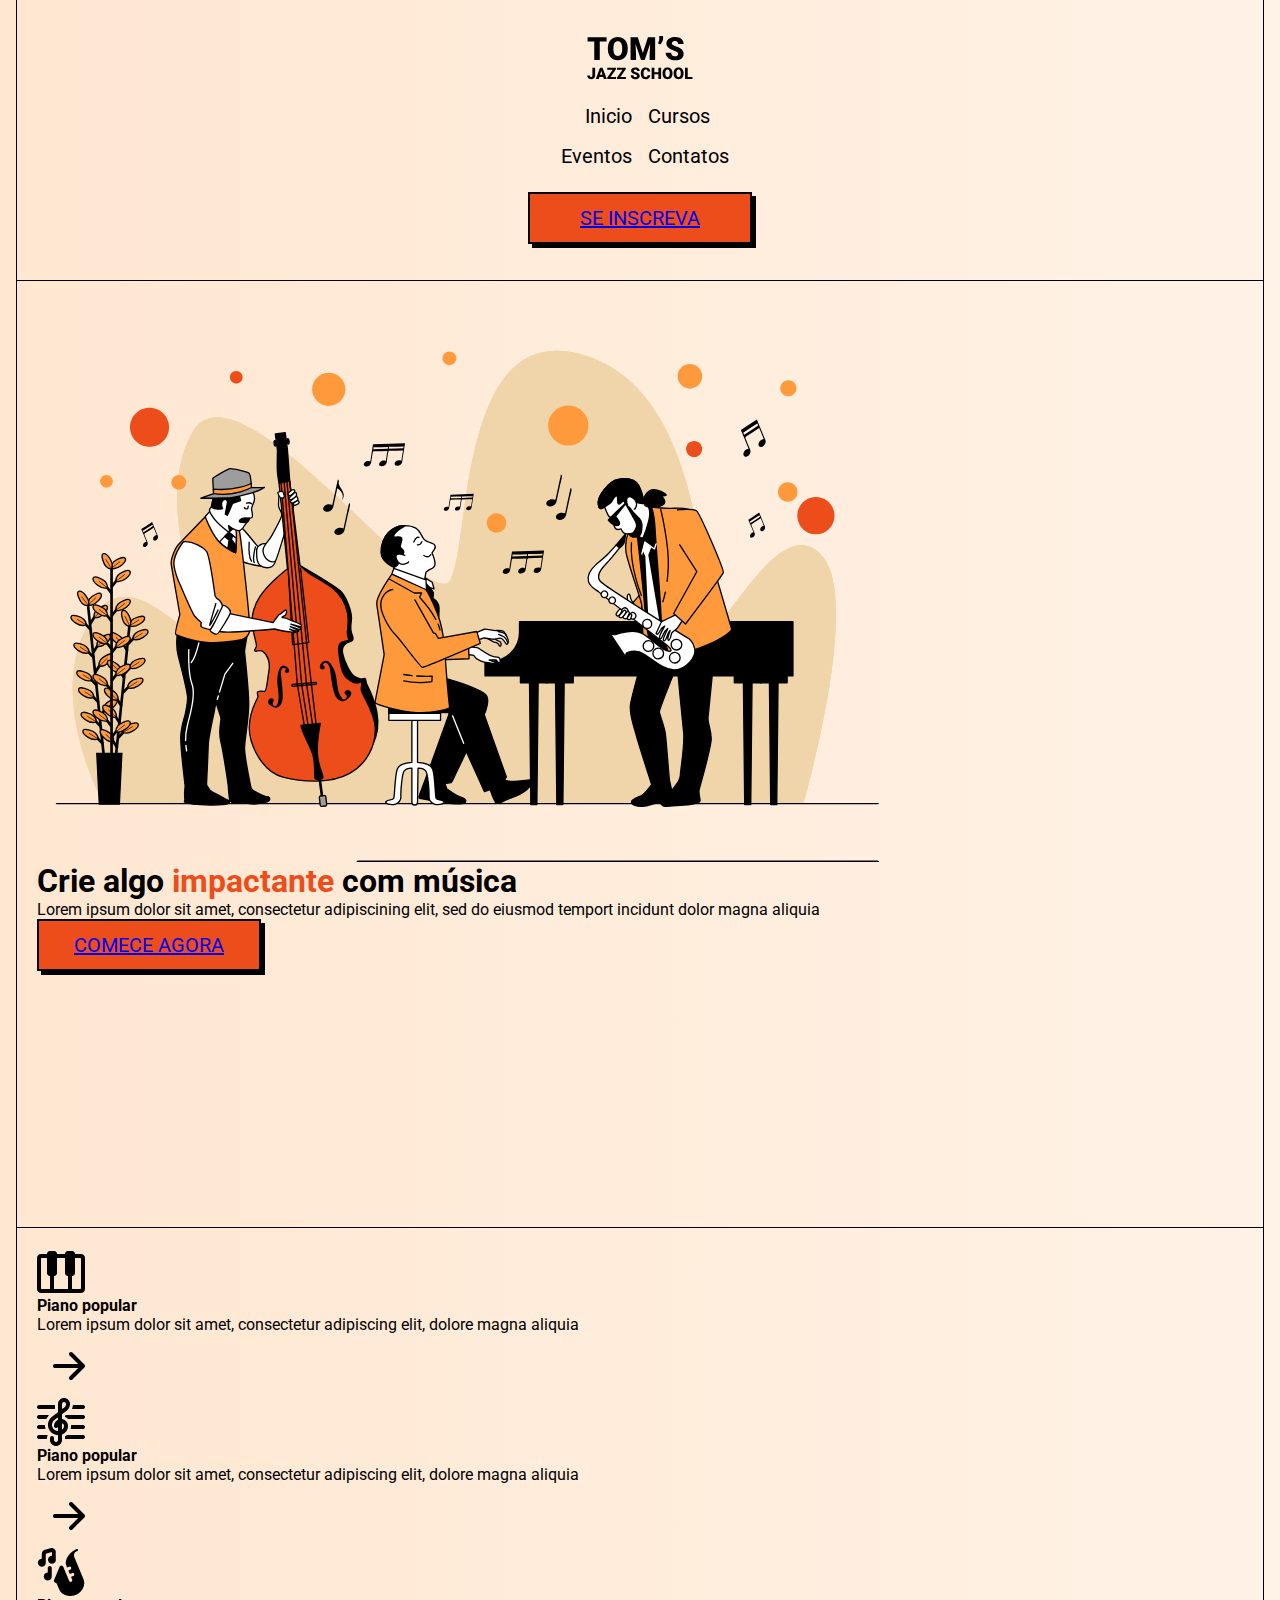
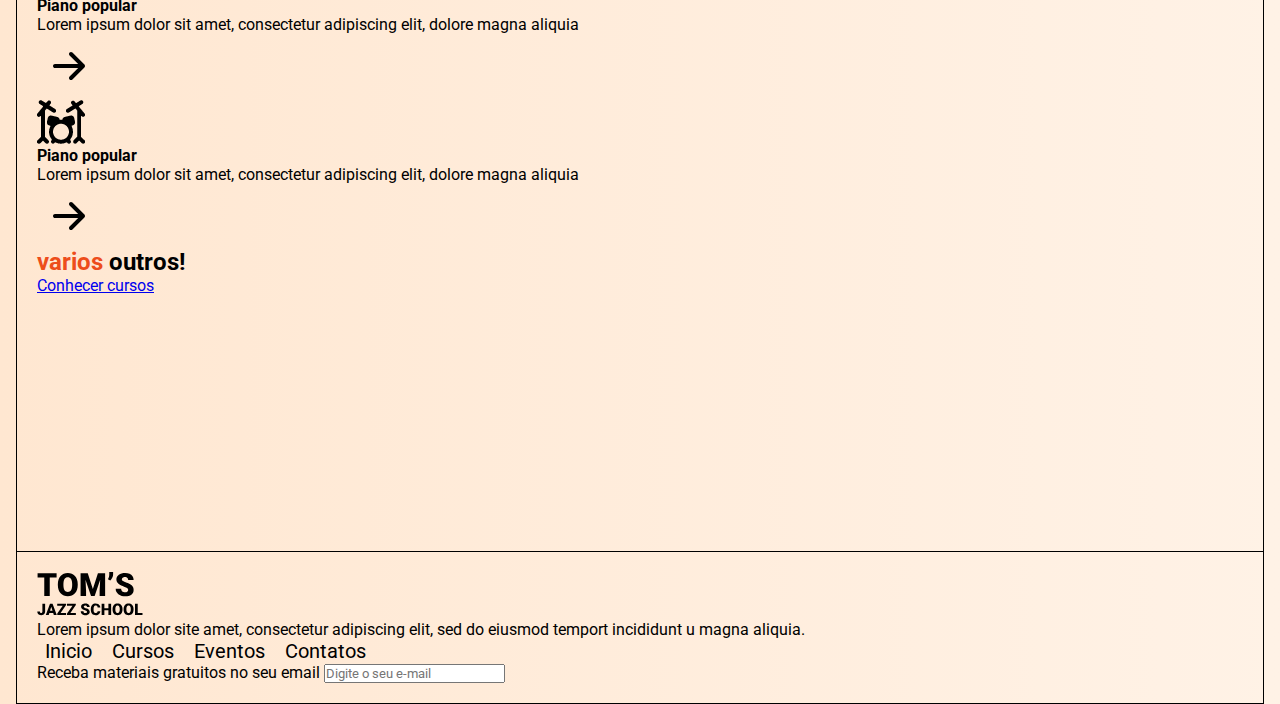
==== index.html @ a8228cc5 "Added CSS" ====
<!DOCTYPE html>
<html lang="pt-br">
<head>
  <meta name="viewport" content="width=device-width, initial-scale=1.0">
  <meta charset="UTF-8">
  <title>Tom's Jazz School</title>
  <link rel="preconet" href="http://fonts.googleapis.com/">
  <link rel="preconnect" href="http://fonts.gstatic.com" crossorigin="">
  <link rel="stylesheet" href="index.css">
  <link href="https://fonts.googleapis.com/css2?family=Roboto:wght@500;900&display=swap"  rel="stylesheet">
</head>
<body>
  <header>
    <img src="img/logo.svg" alt="Tom's Jazz School">
    <nav class="mt-1 mx-auto">
      <a href="#">Inicio</a>
      <a href="#">Cursos</a>
      <a href="#">Eventos</a>
      <a href="#">Contatos</a>
    </nav>
    <a href="#" class="button mt-1 mb-1 mx-auto">Se inscreva</a>
  </header>
  <main>
    <section class="hero-section">
      <img src="img/hero-img.svg" alt="Banda de jazz">
      <div>
        <h1>Crie algo <span class="text-primary">impactante</span> com música</h1>
        <p>Lorem ipsum dolor sit amet, consectetur adipiscining elit, sed do eiusmod temport incidunt dolor magna aliquia</p>
        <a href="#" class="button">Comece agora</a>
      </div>
    </section>
    <section class="hero-section">
      <!-- Cards of icons-->
    <div class="cards">
      <article>
        <img src="img/piano.png" alt="icone de teclas de piano">
        <strong>Piano popular</strong>
        <p>Lorem ipsum dolor sit amet, consectetur adipiscing elit, dolore magna aliquia</p>
        <a href="#">
          <img src="img/arrow-right.svg" alt="Ir para pagina do curso">
        </a>
      </article>
      <img src="img/clef.png" alt="icone de clave de sol">
      <strong>Piano popular</strong>
      <p>Lorem ipsum dolor sit amet, consectetur adipiscing elit, dolore magna aliquia</p>
      <a href="#">
        <img src="img/arrow-right.svg" alt="Ir para pagina do curso">
      </a>
    </article>
    <img src="img/sax.png" alt="icone de saxofone">
    <strong>Piano popular</strong>
    <p>Lorem ipsum dolor sit amet, consectetur adipiscing elit, dolore magna aliquia</p>
    <a href="#">
      <img src="img/arrow-right.svg" alt="Ir para pagina do curso">
    </a>
  </article>
  <img src="img/drums.png" alt="icone de bateria">
  <strong>Piano popular</strong>
  <p>Lorem ipsum dolor sit amet, consectetur adipiscing elit, dolore magna aliquia</p>
  <a href="#">
    <img src="img/arrow-right.svg" alt="Ir para pagina do curso">
  </a>
</article>
</div>
  <h2> <span class="text-primary">varios</span> outros!</h2>
  <a href="#">Conhecer cursos</a>

    </section>
  </main>
  <!-- Rodapé -->
  <footer>
    <div>
    <img src="img/logo.svg" alt="Tom's Jazz School">
    <p> Lorem ipsum dolor site amet, consectetur adipiscing elit, sed do eiusmod temport incididunt u magna aliquia. </p>
  </div>
  <nav>
    <a href="#">Inicio</a>
    <a href="#">Cursos</a>
    <a href="#">Eventos</a>
    <a href="#">Contatos</a>
  </nav>
  <form>
    <label for="email">Receba materiais gratuitos no seu email</label>
    <input type="text" name="email" id="email" placeholder="Digite o seu e-mail">
  </form>
  </footer>

</body>
</html>
---- index.css ----
* {
    box-sizing: border-box;
    font-family: 'Roboto', sans-serif;
    margin: 0;
    padding: 0;
}

:root {
    --color-primary: #ED4D1B;
    --collor-secondary: #FF9A3C;
    --color-black: #000;
    --color-white: #fff;
}

body {
    background: linear-gradient(90deg, #FFE7D1 0%, #FFF2E6 100%);
    padding: 0 1rem;
}

header,
.hero-section,
.courses-section,
footer {
    border-color: var(--color-black);
    border-style: solid;
    border-width: 0 1px 1px 1px;
    padding: 1.25rem
}

header img {
    display: block;
    margin: 1rem auto;
}

header nav {
    display: grid;
    grid-template-columns: 1fr 1fr;
}

nav a {
    color: var(--color-black);
    font-size: 1.25rem;
    padding: .5rem;
    text-decoration:none;
}

header nav a:nth-child(2n-1) {
    text-align: right;
}

.button {
    background-color: var(--color-primary);
    border: 2px solid var(--color-black);
    box-shadow: 4px 4px 0 var(--color-black);
    display: block;
    font-size: 1.25rem;
    padding: .75rem 1rem;
    max-width: 14rem;
    text-align: center;
    text-decoration: nome;
    text-transform: uppercase;
}

.hero-section {
    padding-right: 0;
    padding-bottom: 16rem;    
}

.hero-section img {
    display: block;
    margin: 1.25 rem 0 0 auto;
    max-width: 100%;
}

.mt-1 {
    margin-top: 1rem;
}

.mt-2 {
    margin-top: 2rem;
}

.mb-1 {
    margin-bottom: 1rem;
}

.mb-2 {
    margin-bottom: 2rem;
}

.mx-auto {
    margin-left: auto;
    margin-right: auto;
}

.text-primary {
    color: var(--color-primary);
}

.text-center {
    text-align: center;
}
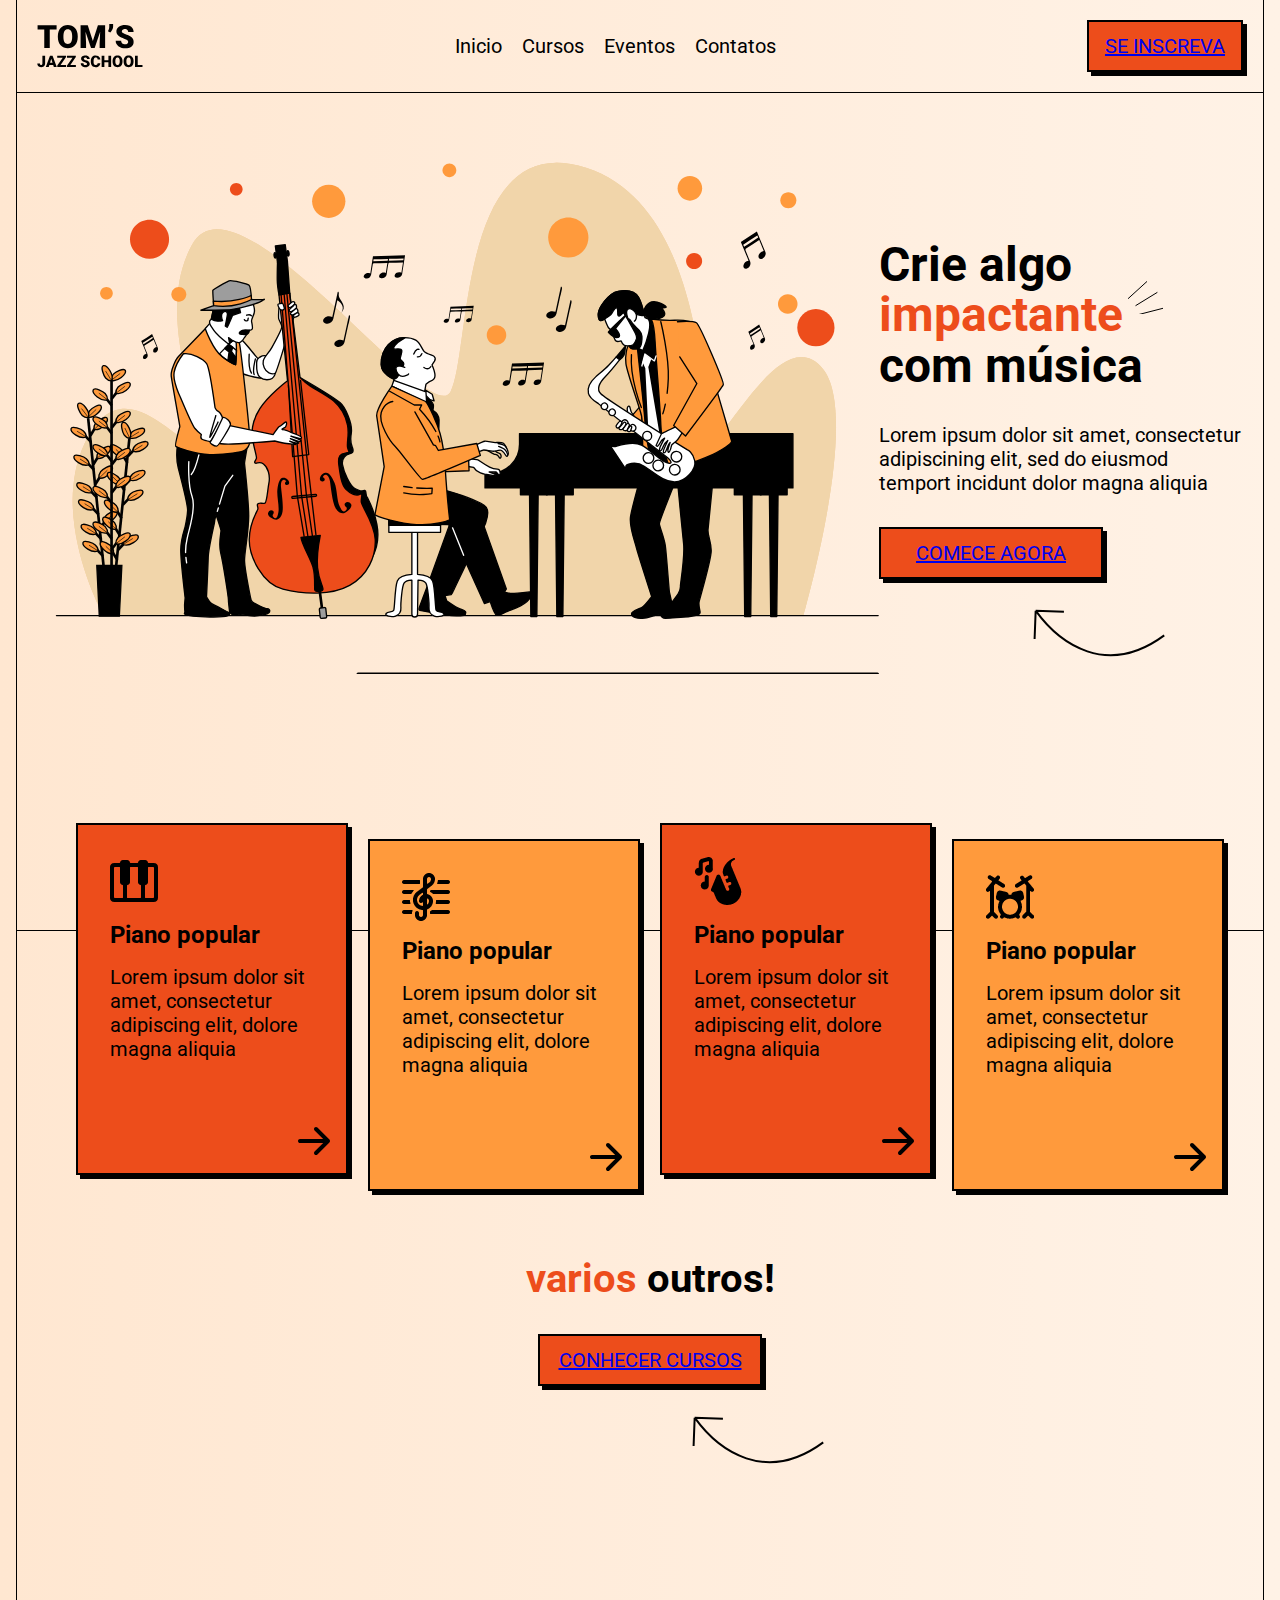
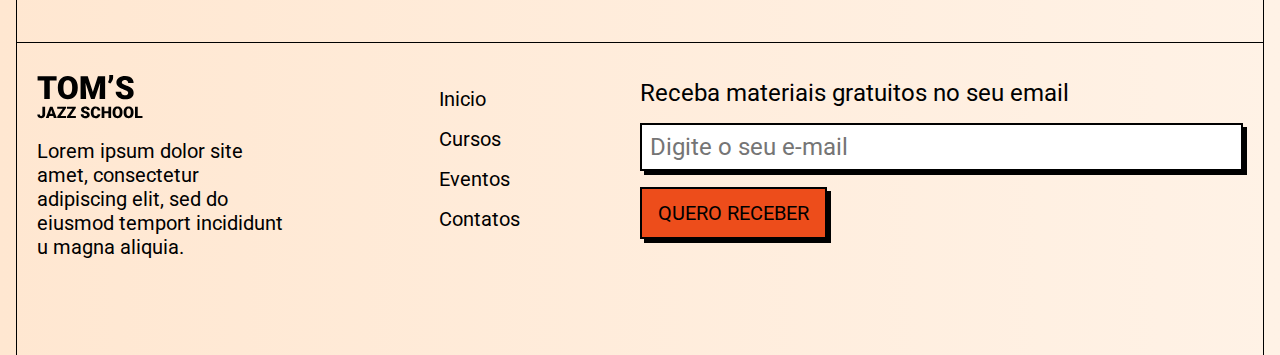
==== commit ae0ed075: "Finished page" ====
--- a/index.html
+++ b/index.html
@@ -9,30 +9,34 @@
   <link rel="stylesheet" href="index.css">
   <link href="https://fonts.googleapis.com/css2?family=Roboto:wght@500;900&display=swap"  rel="stylesheet">
 </head>
-<body>
+<body>  
   <header>
+    <div class="container">
     <img src="img/logo.svg" alt="Tom's Jazz School">
-    <nav class="mt-1 mx-auto">
+    <nav>
       <a href="#">Inicio</a>
       <a href="#">Cursos</a>
       <a href="#">Eventos</a>
       <a href="#">Contatos</a>
     </nav>
     <a href="#" class="button mt-1 mb-1 mx-auto">Se inscreva</a>
+  </div>
   </header>
   <main>
     <section class="hero-section">
+      <div class="container row-reverse">
       <img src="img/hero-img.svg" alt="Banda de jazz">
       <div>
-        <h1>Crie algo <span class="text-primary">impactante</span> com música</h1>
-        <p>Lorem ipsum dolor sit amet, consectetur adipiscining elit, sed do eiusmod temport incidunt dolor magna aliquia</p>
+        <h1 class="mt-2">Crie algo <span class="text-primary decoration">impactante</span> com música</h1>
+        <p class="mt-2 mb-2">Lorem ipsum dolor sit amet, consectetur adipiscining elit, sed do eiusmod temport incidunt dolor magna aliquia</p>
         <a href="#" class="button">Comece agora</a>
       </div>
+    </div>      
     </section>
     <section class="hero-section">
       <!-- Cards of icons-->
     <div class="cards">
-      <article>
+      <article class="card">
         <img src="img/piano.png" alt="icone de teclas de piano">
         <strong>Piano popular</strong>
         <p>Lorem ipsum dolor sit amet, consectetur adipiscing elit, dolore magna aliquia</p>
@@ -40,6 +44,7 @@
           <img src="img/arrow-right.svg" alt="Ir para pagina do curso">
         </a>
       </article>
+      <article class="card">
       <img src="img/clef.png" alt="icone de clave de sol">
       <strong>Piano popular</strong>
       <p>Lorem ipsum dolor sit amet, consectetur adipiscing elit, dolore magna aliquia</p>
@@ -47,13 +52,15 @@
         <img src="img/arrow-right.svg" alt="Ir para pagina do curso">
       </a>
     </article>
+    <article class="card">
     <img src="img/sax.png" alt="icone de saxofone">
     <strong>Piano popular</strong>
     <p>Lorem ipsum dolor sit amet, consectetur adipiscing elit, dolore magna aliquia</p>
     <a href="#">
       <img src="img/arrow-right.svg" alt="Ir para pagina do curso">
-    </a>
+    </a>    
   </article>
+  <article class="card">
   <img src="img/drums.png" alt="icone de bateria">
   <strong>Piano popular</strong>
   <p>Lorem ipsum dolor sit amet, consectetur adipiscing elit, dolore magna aliquia</p>
@@ -62,27 +69,30 @@
   </a>
 </article>
 </div>
-  <h2> <span class="text-primary">varios</span> outros!</h2>
-  <a href="#">Conhecer cursos</a>
+  <h2 class="text-center"> <span class="text-primary">varios</span> outros!</h2>
+  <a href="#" class="button mt-2 mx-auto mx-auto">Conhecer cursos</a>
 
     </section>
   </main>
   <!-- Rodapé -->
   <footer>
-    <div>
-    <img src="img/logo.svg" alt="Tom's Jazz School">
-    <p> Lorem ipsum dolor site amet, consectetur adipiscing elit, sed do eiusmod temport incididunt u magna aliquia. </p>
+    <div class="container">
+    <div class="about-column">
+    <img src="img/logo.svg" alt="Tom's Jazz School" class="mt-1 mb-1">
+    <p class="mb-2"> Lorem ipsum dolor site amet, consectetur adipiscing elit, sed do eiusmod temport incididunt u magna aliquia. </p>
   </div>
-  <nav>
+  <nav class="mb-2">
     <a href="#">Inicio</a>
     <a href="#">Cursos</a>
     <a href="#">Eventos</a>
     <a href="#">Contatos</a>
   </nav>
-  <form>
-    <label for="email">Receba materiais gratuitos no seu email</label>
-    <input type="text" name="email" id="email" placeholder="Digite o seu e-mail">
+  <form class="newsletter-form">
+    <label for="email" class="mb-1">Receba materiais gratuitos no seu email</label>
+    <input type="text" name="email" id="email" class="mb-1" placeholder="Digite o seu e-mail">
+    <button class="button mb-2">Quero receber</button>
   </form>
+   </div>
   </footer>
 
 </body>
--- a/index.css
+++ b/index.css
@@ -35,6 +35,7 @@
 header nav {
     display: grid;
     grid-template-columns: 1fr 1fr;
+    margin: 1rem auto 0;
 }
 
 nav a {
@@ -72,6 +73,114 @@
     max-width: 100%;
 }
 
+h1 {
+    font-size: 3rem;
+    line-height: 105%;
+}
+
+h2 {
+    font-size: 2.5rem;
+}
+
+.hero-section p {
+    font-size: 1.25rem;
+    padding-right: 1.25rem;
+}
+
+.hero-section .button {
+    position: relative;
+}
+
+.hero-section .button::after {
+    content: '';
+    background: url("img/arrow-curve.svg");
+    position: absolute;
+    top: 5rem;
+    right: -4rem;
+    height: 48px;
+    width: 132px;
+}
+
+.decoration {
+    display: block;
+    position: relative;
+}
+
+.decoration::after {
+    content: '';
+    background: url("img/three-dashes.svg");
+    position: absolute;
+    top: -0.75rem;
+    height: 36px;
+    width: 40px;
+}
+
+.courses-section {
+    padding-bottom: 8rem;
+}
+
+.cards {
+    display: flex;
+    flex-direction: column;
+    align-items: start;
+    gap: 1.25rem;
+    margin-top: -8rem;
+    margin-bottom: 4rem;
+}
+
+.card {
+    background-color: var(--color-primary);
+    border: 2px solid var(--color-black);
+    box-shadow: 4px 4px 0 var(--color-black);
+    max-width: 17rem;
+    padding: 2rem 0 0 2rem;
+}
+
+.card:nth-child(2n) {
+    align-self: end;
+    background-color: var(--collor-secondary);
+}
+
+.card strong {
+    display: block;
+    font-size:  1.5rem;
+    margin: 1rem 0;
+}
+
+.card a {
+    display: block;
+    margin: 3rem 0 0 auto;
+    width: fit-content;
+}
+
+/* Rodapé */
+
+footer {
+    border-bottom: 0;
+    padding: 1rem 1.25rem 4rem;
+}
+
+footer nav a {
+    display: block;
+    padding-left: 0;
+
+}
+
+.newsletter-form label {
+    display: block;
+    font-size:  1.5rem;
+}
+
+.newsletter-form input {
+    border: 2px solid var(--color-black);
+    box-shadow: 4px 4px 0 var(--color-black);
+    font-size: 1.5rem;
+    padding: .5rem;
+    width: 100%;
+}
+
+/* Utilitarios */
+
 .mt-1 {
     margin-top: 1rem;
 }
@@ -99,4 +208,73 @@
 
 .text-center {
     text-align: center;
+}
+
+/*Responsividade*/
+
+@media screen and (min-width: 40rem) {
+    header nav {
+        display: block;
+        text-align: center;
+    }
+
+    .cards {
+        flex-direction: row;
+        flex-wrap: wrap;
+        justify-content: center;
+    }
+
+    .card:nth-child(2n) {
+        margin-top: 1rem;        
+    }
+}
+
+@media screen and (min-width: 48rem) {
+    header div {
+        display: flex;
+        align-items: center;
+        justify-content: space-between;
+    }
+
+    header img,
+    header nav,
+    header .button {
+        margin: 0;
+    }
+}
+
+@media screen and (min-width: 72rem) {
+    .container {
+        display: flex;
+        align-items: center;
+        margin: 0 auto;
+        max-width: 72rem;
+    }
+
+    .container .row-reverse {
+        flex-direction: row-reverse;
+    }
+    
+    .about-column {
+        flex: 2;
+    }
+
+    .about-column p {
+        font-size: 1.25rem;
+        max-width: 16rem;
+    }
+
+    footer nav {
+        flex: 1;
+    }
+
+    .newsletter-form {
+        flex: 3;
+    }
+}
+
+@media screen and (min-width: 80rem) {
+    .container {
+        max-width: 80rem;
+    }
 }